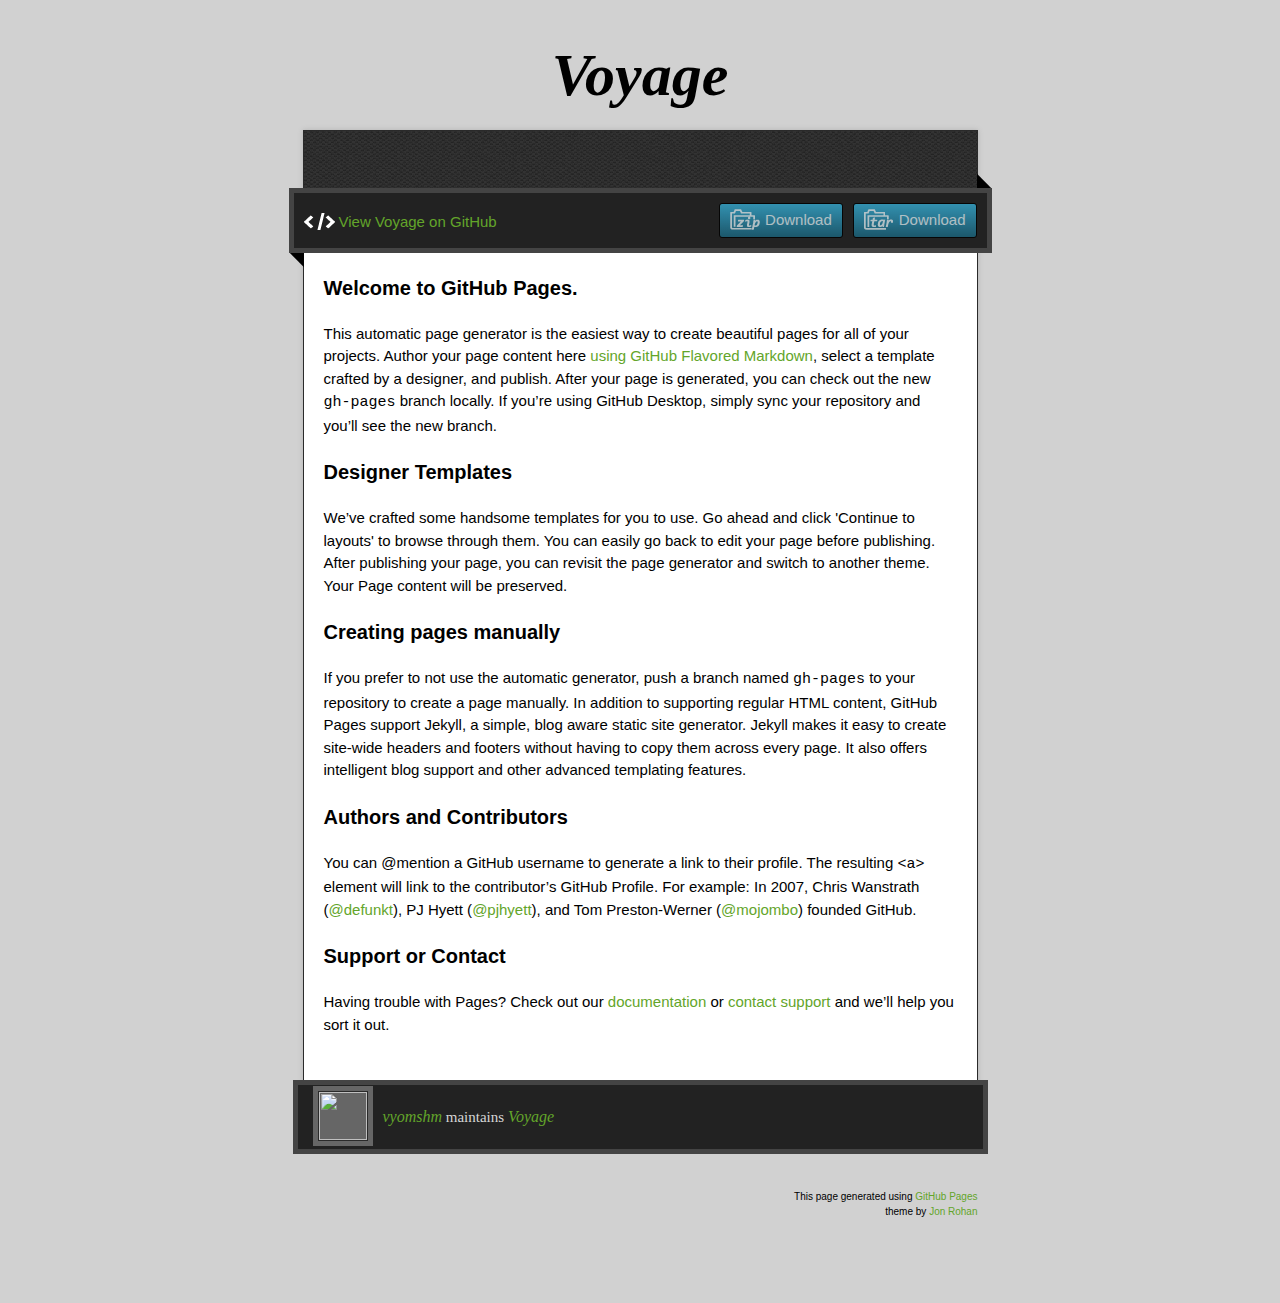
==== index.html @ 40e78d70 "Create gh-pages branch via GitHub" ====
<!doctype html>
<!-- The Time Machine GitHub pages theme was designed and developed by Jon Rohan, on Feb 7, 2012. -->
<!-- Follow him for fun. http://twitter.com/jonrohan. Tail his code on https://github.com/jonrohan -->
<html>
<head>
  <meta charset="utf-8">
  <meta http-equiv="X-UA-Compatible" content="IE=edge,chrome=1">

  <link rel="stylesheet" href="stylesheets/stylesheet.css" media="screen">
  <link rel="stylesheet" href="stylesheets/github-dark.css">
  <script type="text/javascript" src="https://ajax.googleapis.com/ajax/libs/jquery/1.7.1/jquery.min.js"></script>
  <script type="text/javascript" src="javascripts/script.js"></script>

  <title>Voyage</title>
  <meta name="description" content="">

  <meta name="viewport" content="width=device-width,initial-scale=1">

</head>

<body>

  <div class="wrapper">
    <header>
      <h1 class="title">Voyage</h1>
    </header>
    <div id="container">
      <p class="tagline"></p>
      <div id="main" role="main">
        <div class="download-bar">
        <div class="inner">
          <a href="https://github.com/vyomshm/Voyage/tarball/master" class="download-button tar"><span>Download</span></a>
          <a href="https://github.com/vyomshm/Voyage/zipball/master" class="download-button zip"><span>Download</span></a>
          <a href="https://github.com/vyomshm/Voyage" class="code">View Voyage on GitHub</a>
        </div>
        <span class="blc"></span><span class="trc"></span>
        </div>
        <article class="markdown-body">
          <h3>
<a id="welcome-to-github-pages" class="anchor" href="#welcome-to-github-pages" aria-hidden="true"><span aria-hidden="true" class="octicon octicon-link"></span></a>Welcome to GitHub Pages.</h3>

<p>This automatic page generator is the easiest way to create beautiful pages for all of your projects. Author your page content here <a href="https://guides.github.com/features/mastering-markdown/">using GitHub Flavored Markdown</a>, select a template crafted by a designer, and publish. After your page is generated, you can check out the new <code>gh-pages</code> branch locally. If you’re using GitHub Desktop, simply sync your repository and you’ll see the new branch.</p>

<h3>
<a id="designer-templates" class="anchor" href="#designer-templates" aria-hidden="true"><span aria-hidden="true" class="octicon octicon-link"></span></a>Designer Templates</h3>

<p>We’ve crafted some handsome templates for you to use. Go ahead and click 'Continue to layouts' to browse through them. You can easily go back to edit your page before publishing. After publishing your page, you can revisit the page generator and switch to another theme. Your Page content will be preserved.</p>

<h3>
<a id="creating-pages-manually" class="anchor" href="#creating-pages-manually" aria-hidden="true"><span aria-hidden="true" class="octicon octicon-link"></span></a>Creating pages manually</h3>

<p>If you prefer to not use the automatic generator, push a branch named <code>gh-pages</code> to your repository to create a page manually. In addition to supporting regular HTML content, GitHub Pages support Jekyll, a simple, blog aware static site generator. Jekyll makes it easy to create site-wide headers and footers without having to copy them across every page. It also offers intelligent blog support and other advanced templating features.</p>

<h3>
<a id="authors-and-contributors" class="anchor" href="#authors-and-contributors" aria-hidden="true"><span aria-hidden="true" class="octicon octicon-link"></span></a>Authors and Contributors</h3>

<p>You can @mention a GitHub username to generate a link to their profile. The resulting <code>&lt;a&gt;</code> element will link to the contributor’s GitHub Profile. For example: In 2007, Chris Wanstrath (<a href="https://github.com/defunkt" class="user-mention">@defunkt</a>), PJ Hyett (<a href="https://github.com/pjhyett" class="user-mention">@pjhyett</a>), and Tom Preston-Werner (<a href="https://github.com/mojombo" class="user-mention">@mojombo</a>) founded GitHub.</p>

<h3>
<a id="support-or-contact" class="anchor" href="#support-or-contact" aria-hidden="true"><span aria-hidden="true" class="octicon octicon-link"></span></a>Support or Contact</h3>

<p>Having trouble with Pages? Check out our <a href="https://help.github.com/pages">documentation</a> or <a href="https://github.com/contact">contact support</a> and we’ll help you sort it out.</p>
        </article>
      </div>
    </div>
    <footer>
      <div class="owner">
      <p><a href="https://github.com/vyomshm" class="avatar"><img src="https://avatars3.githubusercontent.com/u/20184946?v=3&amp;s=60" width="48" height="48"></a> <a href="https://github.com/vyomshm">vyomshm</a> maintains <a href="https://github.com/vyomshm/Voyage">Voyage</a></p>


      </div>
      <div class="creds">
        <small>This page generated using <a href="https://pages.github.com/">GitHub Pages</a><br>theme by <a href="https://twitter.com/jonrohan/">Jon Rohan</a></small>
      </div>
    </footer>
  </div>
  <div class="current-section">
    <a href="#top">Scroll to top</a>
    <a href="https://github.com/vyomshm/Voyage/tarball/master" class="tar">tar</a><a href="https://github.com/vyomshm/Voyage/zipball/master" class="zip">zip</a><a href="" class="code">source code</a>
    <p class="name"></p>
  </div>

  
</body>
</html>
---- stylesheets/stylesheet.css ----
/*! normalize.css v3.0.0 | MIT License | git.io/normalize */

/**
 * 1. Set default font family to sans-serif.
 * 2. Prevent iOS text size adjust after orientation change, without disabling
 *    user zoom.
 */

html {
  font-family: sans-serif; /* 1 */
  -ms-text-size-adjust: 100%; /* 2 */
  -webkit-text-size-adjust: 100%; /* 2 */
}

/**
 * Remove default margin.
 */

body {
  margin: 0;
}

/* HTML5 display definitions
   ========================================================================== */

/**
 * Correct `block` display not defined for any HTML5 element in IE 8/9.
 * Correct `block` display not defined for `details` or `summary` in IE 10/11 and Firefox.
 * Correct `block` display not defined for `main` in IE 11.
 */

article,
aside,
details,
figcaption,
figure,
footer,
header,
hgroup,
main,
nav,
section,
summary {
  display: block;
}

/**
 * 1. Correct `inline-block` display not defined in IE 8/9.
 * 2. Normalize vertical alignment of `progress` in Chrome, Firefox, and Opera.
 */

audio,
canvas,
progress,
video {
  display: inline-block; /* 1 */
  vertical-align: baseline; /* 2 */
}

/**
 * Prevent modern browsers from displaying `audio` without controls.
 * Remove excess height in iOS 5 devices.
 */

audio:not([controls]) {
  display: none;
  height: 0;
}

/**
 * Address `[hidden]` styling not present in IE 8/9/10.
 * Hide the `template` element in IE 8/9/11, Safari, and Firefox < 22.
 */

[hidden],
template {
  display: none;
}

/* Links
   ========================================================================== */

/**
 * Remove the gray background color from active links in IE 10.
 */

a {
  background: transparent;
}

/**
 * Improve readability when focused and also mouse hovered in all browsers.
 */

a:active,
a:hover {
  outline: 0;
}

/* Text-level semantics
   ========================================================================== */

/**
 * Address styling not present in IE 8/9/10/11, Safari, and Chrome.
 */

abbr[title] {
  border-bottom: 1px dotted;
}

/**
 * Address style set to `bolder` in Firefox 4+, Safari, and Chrome.
 */

b,
strong {
  font-weight: bold;
}

/**
 * Address styling not present in Safari and Chrome.
 */

dfn {
  font-style: italic;
}

/**
 * Address variable `h1` font-size and margin within `section` and `article`
 * contexts in Firefox 4+, Safari, and Chrome.
 */

h1 {
  font-size: 2em;
  margin: 0.67em 0;
}

/**
 * Address styling not present in IE 8/9.
 */

mark {
  background: #ff0;
  color: #000;
}

/**
 * Address inconsistent and variable font size in all browsers.
 */

small {
  font-size: 80%;
}

/**
 * Prevent `sub` and `sup` affecting `line-height` in all browsers.
 */

sub,
sup {
  font-size: 75%;
  line-height: 0;
  position: relative;
  vertical-align: baseline;
}

sup {
  top: -0.5em;
}

sub {
  bottom: -0.25em;
}

/* Embedded content
   ========================================================================== */

/**
 * Remove border when inside `a` element in IE 8/9/10.
 */

img {
  border: 0;
}

/**
 * Correct overflow not hidden in IE 9/10/11.
 */

svg:not(:root) {
  overflow: hidden;
}

/* Grouping content
   ========================================================================== */

/**
 * Address margin not present in IE 8/9 and Safari.
 */

figure {
  margin: 1em 40px;
}

/**
 * Address differences between Firefox and other browsers.
 */

hr {
  -moz-box-sizing: content-box;
  box-sizing: content-box;
  height: 0;
}

/**
 * Contain overflow in all browsers.
 */

pre {
  overflow: auto;
}

/**
 * Address odd `em`-unit font size rendering in all browsers.
 */

code,
kbd,
pre,
samp {
  font-family: monospace, monospace;
  font-size: 1em;
}

/* Forms
   ========================================================================== */

/**
 * Known limitation: by default, Chrome and Safari on OS X allow very limited
 * styling of `select`, unless a `border` property is set.
 */

/**
 * 1. Correct color not being inherited.
 *    Known issue: affects color of disabled elements.
 * 2. Correct font properties not being inherited.
 * 3. Address margins set differently in Firefox 4+, Safari, and Chrome.
 */

button,
input,
optgroup,
select,
textarea {
  color: inherit; /* 1 */
  font: inherit; /* 2 */
  margin: 0; /* 3 */
}

/**
 * Address `overflow` set to `hidden` in IE 8/9/10/11.
 */

button {
  overflow: visible;
}

/**
 * Address inconsistent `text-transform` inheritance for `button` and `select`.
 * All other form control elements do not inherit `text-transform` values.
 * Correct `button` style inheritance in Firefox, IE 8/9/10/11, and Opera.
 * Correct `select` style inheritance in Firefox.
 */

button,
select {
  text-transform: none;
}

/**
 * 1. Avoid the WebKit bug in Android 4.0.* where (2) destroys native `audio`
 *    and `video` controls.
 * 2. Correct inability to style clickable `input` types in iOS.
 * 3. Improve usability and consistency of cursor style between image-type
 *    `input` and others.
 */

button,
html input[type="button"], /* 1 */
input[type="reset"],
input[type="submit"] {
  -webkit-appearance: button; /* 2 */
  cursor: pointer; /* 3 */
}

/**
 * Re-set default cursor for disabled elements.
 */

button[disabled],
html input[disabled] {
  cursor: default;
}

/**
 * Remove inner padding and border in Firefox 4+.
 */

button::-moz-focus-inner,
input::-moz-focus-inner {
  border: 0;
  padding: 0;
}

/**
 * Address Firefox 4+ setting `line-height` on `input` using `!important` in
 * the UA stylesheet.
 */

input {
  line-height: normal;
}

/**
 * It's recommended that you don't attempt to style these elements.
 * Firefox's implementation doesn't respect box-sizing, padding, or width.
 *
 * 1. Address box sizing set to `content-box` in IE 8/9/10.
 * 2. Remove excess padding in IE 8/9/10.
 */

input[type="checkbox"],
input[type="radio"] {
  box-sizing: border-box; /* 1 */
  padding: 0; /* 2 */
}

/**
 * Fix the cursor style for Chrome's increment/decrement buttons. For certain
 * `font-size` values of the `input`, it causes the cursor style of the
 * decrement button to change from `default` to `text`.
 */

input[type="number"]::-webkit-inner-spin-button,
input[type="number"]::-webkit-outer-spin-button {
  height: auto;
}

/**
 * 1. Address `appearance` set to `searchfield` in Safari and Chrome.
 * 2. Address `box-sizing` set to `border-box` in Safari and Chrome
 *    (include `-moz` to future-proof).
 */

input[type="search"] {
  -webkit-appearance: textfield; /* 1 */
  -moz-box-sizing: content-box;
  -webkit-box-sizing: content-box; /* 2 */
  box-sizing: content-box;
}

/**
 * Remove inner padding and search cancel button in Safari and Chrome on OS X.
 * Safari (but not Chrome) clips the cancel button when the search input has
 * padding (and `textfield` appearance).
 */

input[type="search"]::-webkit-search-cancel-button,
input[type="search"]::-webkit-search-decoration {
  -webkit-appearance: none;
}

/**
 * Define consistent border, margin, and padding.
 */

fieldset {
  border: 1px solid #c0c0c0;
  margin: 0 2px;
  padding: 0.35em 0.625em 0.75em;
}

/**
 * 1. Correct `color` not being inherited in IE 8/9/10/11.
 * 2. Remove padding so people aren't caught out if they zero out fieldsets.
 */

legend {
  border: 0; /* 1 */
  padding: 0; /* 2 */
}

/**
 * Remove default vertical scrollbar in IE 8/9/10/11.
 */

textarea {
  overflow: auto;
}

/**
 * Don't inherit the `font-weight` (applied by a rule above).
 * NOTE: the default cannot safely be changed in Chrome and Safari on OS X.
 */

optgroup {
  font-weight: bold;
}

/* Tables
   ========================================================================== */

/**
 * Remove most spacing between table cells.
 */

table {
  border-collapse: collapse;
  border-spacing: 0;
}

td,
th {
  padding: 0;
}


/* Style */

body {
  font-size: 15px;
  font-family: Arial, Arial, Helvetica, sans-serif;
  line-height: 1.5;
  background: #D1D1D1;
}

a {
  color: #63a52a;
  text-decoration: none;
  transition: opacity ease-in-out 0.3s;
  -webkit-transition: opacity ease-in-out 0.3s;  /* Safari <=6.1, Android <= 4.3 */
}

a:hover {
  text-decoration: underline;
  color: #90D355;
}

h1.title {
  margin: 30px 20px 10px;
  font-size: 60px;
  font-weight: bold;
  font-style: italic;
  font-family:Georgia, serif;
  text-align: center;
}

.wrapper {
  width: 675px;
  margin: 0 auto;
}

#container {
  border: 1px solid #2a2a2a;
  background: #ddd url(../images/pattern.png);
  box-shadow: 0 0 5px #b1b1b1;
}

p.tagline {
  padding: 20px 20px 0;
  color: #fff;
  font-size: 17px;
}

#main {
  margin-top: 20px;
  padding: 0 20px 90px;
  background-color: #fff;
}

.download-bar {
  background: #222;
  border: 5px solid #444;
  padding: 10px;
  margin: 0 -35px 20px;
  position: relative;
}

.download-bar .inner {
  overflow: hidden;
}

.download-bar .watch-fork iframe {
  display: block;
  float: left;
  border-right: 1px solid #ddd;
  padding-right: 5px;
}
.download-bar .watch-fork iframe.last {
  border-right: 0 none;
  padding-right: 0;
  padding-left: 5px;
  border-left: 1px solid #fff;
}
.download-bar .watch-fork {
  overflow: hidden;
  float: right;
  background-color: #eee;
  padding: 5px;
  border-radius: 3px;
}

.download-bar .blc {
  border: 10px solid black;
  border-color: transparent transparent black;
  width: 0;
  height: 0;
  display: block;
  position: absolute;
  bottom: -15px;
  left: 0;
  transform: rotate(45deg);
  -ms-transform: rotate(45deg);  /* IE9 */
  -webkit-transform: rotate(45deg); /* 2014 current */
}

.download-bar .trc {
  border: 10px solid black;
  border-color:  black transparent transparent;
  width: 0;
  height: 0;
  display: block;
  position: absolute;
  top: -15px;
  right: 0;
  transform: rotate(45deg);
  -ms-transform: rotate(45deg);  /* IE9 */
  -webkit-transform: rotate(45deg); /* 2014 current */
}

.download-bar .avatar {
  border: 1px solid black;
  display: block;
  padding: 4px;
  float: left;
}

.download-bar .avatar img {
  display: block;
}

.download-bar a.code {
  background: transparent url(../images/code.png) no-repeat 0 2px;
  padding-left: 35px;
  margin-top: 8px;
  display: block;
  float: left;
  text-indent: 0;
  width: auto;
  height: auto;
  opacity: 1;
  filter:alpha(opacity=100);  /* IE 5-7 */
}

.current-section {
  position: fixed;
  top: 0;
  left: 50%;
  width: 693px;
  margin-left: -352px;
  background: #222;
  border: 5px solid #444;
  color: #fff;
  opacity: 0;
  visibility: hidden;
  transition: opacity ease-in-out 0.3s;
  -webkit-transition: opacity ease-in-out 0.3s;  /* Safari <=6.1, Android <= 4.3 */
}

.current-section p {
  padding: 5px 27px;
  font-size: 24px;
  font-weight: bold;
}

.current-section a {
  float: right;
  text-indent: -10000px;
  background: transparent url(../images/top.png) no-repeat 0 0;
  width: 20px;
  height: 20px;
  opacity: 0.8;
  margin-right: 12px;
  margin-top: 12px;
  opacity: 0.8;
  filter:alpha(opacity=80);  /* IE 5-7 */
  transition: opacity ease-in-out 0.3s;
  -webkit-transition: opacity ease-in-out 0.3s;  /* Safari <=6.1, Android <= 4.3 */
}

.current-section a:hover {
  opacity: 1;
  filter:alpha(opacity=100);  /* IE 5-7 */
}

.current-section a.zip {
  margin-right: 8px;
}

a.zip,
a.zip span {
  background: transparent url(../images/zip.png) no-repeat 0 0;
  width: 30px;
  height: 21px;
  display: inline-block;
  text-indent: -10000px;
  opacity: 0.8;
  filter:alpha(opacity=80);  /* IE 5-7 */
  transition: opacity ease-in-out 0.3s;
  -webkit-transition: opacity ease-in-out 0.3s;  /* Safari <=6.1, Android <= 4.3 */
}

a.tar,
a.tar span {
  background: transparent url(../images/tar.png) no-repeat 0 0;
  width: 30px;
  height: 21px;
  display: inline-block;
  text-indent: -10000px;
  opacity: 0.8;
  filter:alpha(opacity=80);  /* IE 5-7 */
  transition: opacity ease-in-out 0.3s;
  -webkit-transition: opacity ease-in-out 0.3s;  /* Safari <=6.1, Android <= 4.3 */
}

a.code {
  background: transparent url(../images/code.png) no-repeat 0 2px;
  width: 30px;
  height: 21px;
  display: block;
  display: inline-block;
  text-indent: -10000px;
  opacity: 0.8;
  filter:alpha(opacity=80);  /* IE 5-7 */
  transition: opacity ease-in-out 0.3s;
  -webkit-transition: opacity ease-in-out 0.3s;  /* Safari <=6.1, Android <= 4.3 */
}

a.zip:hover,
a.tar:hover,
a.code:hover {
  opacity: 1;
  filter:alpha(opacity=100);
}

a.download-button {
  border: 1px solid black;
  border-radius: 3px;
  display: inline-block;
  text-indent: 0!important;
  width: auto;
  float: right;
  background: #999; /* for non-css3 browsers */
  filter: progid:DXImageTransform.Microsoft.gradient(startColorstr='#37ADD4', endColorstr='#1B657E'); /* IE <= 9 */
  background: -webkit-gradient(linear, left top, left bottom, from(#37ADD4), to(#1B657E)); /* ancient webkit browsers */
  background: -webkit-linear-gradient(top,  #37ADD4,  #1B657E);  /* Safari <=6.1, Android <= 4.3 */
  background: linear-gradient(to bottom,  #37ADD4,  #1B657E);
  height: auto;
  margin-left: 10px;
}

a.download-button span {
  background-position: 10px 5px;
  width: auto;
  height: auto;
  padding: 5px 10px;
  padding-left: 45px;
  display: inline-block;
  text-indent: 0!important;
  color: #fff;
}

footer {
  margin-bottom: 60px;
  padding-bottom: 60px;
}

footer .owner {
  background: #222;
  border: 5px solid #444;
  padding: 5px 15px;
  margin: -67px -10px 35px;
  color: #d6d6d6;
}

footer .creds small {
  float: right;
  font-size: 10px;
  text-align: right;
  margin-left: 15px;
}

footer .owner .avatar {
  background-color: #666;
  display: block;
  margin: -19px 10px 0 0;
  width: 60px;
  float: left;
}

footer .owner img {
  display: block;
  border: 1px solid #2a2a2a;
  margin: 5px;
}

footer .owner p {
  font-family:Georgia, serif;
}

footer .owner p a {
  font-size: 16px;
  font-style: italic;
}

/* Markdown */
.markdown-body h1,
.markdown-body h2,
.markdown-body h3,
.markdown-body h4,
.markdown-body h5,
.markdown-body h6,
.markdown-body p,
.markdown-body pre,
.markdown-body ul,
.markdown-body ol,
.markdown-body dl,
.markdown-body table,
.markdown-body blockquote {
  margin-bottom: 20px;
}

.markdown-body h1,
.markdown-body h2,
.markdown-body h3,
.markdown-body h4,
.markdown-body h5,
.markdown-body h6 {
  font-weight: bold;
}

.markdown-body h1 {
  font-size: 28px;
}

.markdown-body h2 {
  font-size: 24px;
  color: #557398;
}

.markdown-body h3 {
  font-size: 20px;
}

.markdown-body h4 {
  font-size: 18px;
}

.markdown-body h5 {
  font-size: 16px;
}

.markdown-body pre {
  padding: 10px 70px 10px 0;
  margin-left: -20px;
  margin-right: -20px;
  font-family: 'Monaco', 'Lucida Console', monospace;
  font-size: 13px;
  line-height: 20px;
  box-shadow: inset 0 0 5px #000;
  word-wrap: break-word;
  background-color:#3b3b3b;
  color: #d6d6d6;
}

.markdown-body pre.lines {
  font-size: 12px;
  margin:0 10px 0 -20px;
  padding: 10px;
  float:  left;
  display: block;
  text-align: right;
  box-shadow: none;
  background-color:#2a2a2a;
  color: #d6d6d6;
}

.markdown-body ul,
.markdown-body ol {
  padding-left: 30px;
}

.markdown-body ul {
  list-style-type: disc;
}

.markdown-body ol {
  list-style-type: decimal;
}

.markdown-body li,
.markdown-body li p,
.markdown-body dd,
.markdown-body dd p {
  margin-bottom: 10px;
}

.markdown-body li pre,
.markdown-body li pre.lines,
.markdown-body dd pre,
.markdown-body dd pre.lines {
  margin-left: -35px;
}

.markdown-body dt {
  font-weight: bold;
  font-style: italic;
}

.markdown-body dd {
  margin-left: 15px;
}

.markdown-body table {
  width: 673px;
  margin-left: -20px;
  margin-right: -20px;
}

.markdown-body tbody {
  border-top: 2px solid #557398;
  border-bottom: 2px solid #557398;
  background-color: #EBEFF4;
}

.markdown-body table td * {
  margin: 0;
}

.markdown-body td {
  border-right: 1px solid #557398;
  border-bottom: 1px solid #557398;
  padding: 5px;
}

.markdown-body td:first-child,
.markdown-body th:first-child {
  width: 30%;
  padding-left: 20px;
}

.markdown-body td:last-child {
  border-right: 0 none;
}

.markdown-body th {
  font-size: 18px;
  font-weight: bold;
  text-align: left;
  padding: 5px;
}

.markdown-body tt {
  background-color:#3b3b3b;
  color: #d6d6d6;
  padding: 2px 3px;
}

.markdown-body blockquote {
  font-style: italic;
  font-family:Georgia, serif;
  font-size: 17px;
  border-top: 3px solid #333;
  border-bottom: 3px solid #333;
  padding: 10px 20px;
  padding-left: 50px;
}

.markdown-body blockquote:before {
  font-style: italic;
  font-family: Georgia, serif;
  font-size: 90px;
  height: 90px;
  margin-left: -60px;
  margin-top: -25px;
  content: "‟";
  display: block;
  float: left;
}

.markdown-body img {
  max-width: 100%;
  box-sizing: border-box;
}

.highlight  { background: #ffffff; }
.highlight .c { color: #999988; font-style: italic } /* Comment */
.highlight .err { color: #a61717; background-color: #e3d2d2 } /* Error */
.highlight .k { font-weight: bold } /* Keyword */
.highlight .o { font-weight: bold } /* Operator */
.highlight .cm { color: #999988; font-style: italic } /* Comment.Multiline */
.highlight .cp { color: #999999; font-weight: bold } /* Comment.Preproc */
.highlight .c1 { color: #999988; font-style: italic } /* Comment.Single */
.highlight .cs { color: #999999; font-weight: bold; font-style: italic } /* Comment.Special */
.highlight .gd { color: #000000; background-color: #ffdddd } /* Generic.Deleted */
.highlight .gd .x { color: #000000; background-color: #ffaaaa } /* Generic.Deleted.Specific */
.highlight .ge { font-style: italic } /* Generic.Emph */
.highlight .gr { color: #aa0000 } /* Generic.Error */
.highlight .gh { color: #999999 } /* Generic.Heading */
.highlight .gi { color: #000000; background-color: #ddffdd } /* Generic.Inserted */
.highlight .gi .x { color: #000000; background-color: #aaffaa } /* Generic.Inserted.Specific */
.highlight .go { color: #888888 } /* Generic.Output */
.highlight .gp { color: #555555 } /* Generic.Prompt */
.highlight .gs { font-weight: bold } /* Generic.Strong */
.highlight .gu { color: #800080; font-weight: bold; } /* Generic.Subheading */
.highlight .gt { color: #aa0000 } /* Generic.Traceback */
.highlight .kc { font-weight: bold } /* Keyword.Constant */
.highlight .kd { font-weight: bold } /* Keyword.Declaration */
.highlight .kn { font-weight: bold } /* Keyword.Namespace */
.highlight .kp { font-weight: bold } /* Keyword.Pseudo */
.highlight .kr { font-weight: bold } /* Keyword.Reserved */
.highlight .kt { color: #445588; font-weight: bold } /* Keyword.Type */
.highlight .m { color: #009999 } /* Literal.Number */
.highlight .s { color: #d14 } /* Literal.String */
.highlight .na { color: #008080 } /* Name.Attribute */
.highlight .nb { color: #0086B3 } /* Name.Builtin */
.highlight .nc { color: #445588; font-weight: bold } /* Name.Class */
.highlight .no { color: #008080 } /* Name.Constant */
.highlight .ni { color: #800080 } /* Name.Entity */
.highlight .ne { color: #990000; font-weight: bold } /* Name.Exception */
.highlight .nf { color: #990000; font-weight: bold } /* Name.Function */
.highlight .nn { color: #555555 } /* Name.Namespace */
.highlight .nt { color: #000080 } /* Name.Tag */
.highlight .nv { color: #008080 } /* Name.Variable */
.highlight .ow { font-weight: bold } /* Operator.Word */
.highlight .w { color: #bbbbbb } /* Text.Whitespace */
.highlight .mf { color: #009999 } /* Literal.Number.Float */
.highlight .mh { color: #009999 } /* Literal.Number.Hex */
.highlight .mi { color: #009999 } /* Literal.Number.Integer */
.highlight .mo { color: #009999 } /* Literal.Number.Oct */
.highlight .sb { color: #d14 } /* Literal.String.Backtick */
.highlight .sc { color: #d14 } /* Literal.String.Char */
.highlight .sd { color: #d14 } /* Literal.String.Doc */
.highlight .s2 { color: #d14 } /* Literal.String.Double */
.highlight .se { color: #d14 } /* Literal.String.Escape */
.highlight .sh { color: #d14 } /* Literal.String.Heredoc */
.highlight .si { color: #d14 } /* Literal.String.Interpol */
.highlight .sx { color: #d14 } /* Literal.String.Other */
.highlight .sr { color: #009926 } /* Literal.String.Regex */
.highlight .s1 { color: #d14 } /* Literal.String.Single */
.highlight .ss { color: #990073 } /* Literal.String.Symbol */
.highlight .bp { color: #999999 } /* Name.Builtin.Pseudo */
.highlight .vc { color: #008080 } /* Name.Variable.Class */
.highlight .vg { color: #008080 } /* Name.Variable.Global */
.highlight .vi { color: #008080 } /* Name.Variable.Instance */
.highlight .il { color: #009999 } /* Literal.Number.Integer.Long */
---- stylesheets/github-dark.css ----
/*
The MIT License (MIT)

Copyright (c) 2016 GitHub, Inc.

Permission is hereby granted, free of charge, to any person obtaining a copy
of this software and associated documentation files (the "Software"), to deal
in the Software without restriction, including without limitation the rights
to use, copy, modify, merge, publish, distribute, sublicense, and/or sell
copies of the Software, and to permit persons to whom the Software is
furnished to do so, subject to the following conditions:

The above copyright notice and this permission notice shall be included in all
copies or substantial portions of the Software.

THE SOFTWARE IS PROVIDED "AS IS", WITHOUT WARRANTY OF ANY KIND, EXPRESS OR
IMPLIED, INCLUDING BUT NOT LIMITED TO THE WARRANTIES OF MERCHANTABILITY,
FITNESS FOR A PARTICULAR PURPOSE AND NONINFRINGEMENT. IN NO EVENT SHALL THE
AUTHORS OR COPYRIGHT HOLDERS BE LIABLE FOR ANY CLAIM, DAMAGES OR OTHER
LIABILITY, WHETHER IN AN ACTION OF CONTRACT, TORT OR OTHERWISE, ARISING FROM,
OUT OF OR IN CONNECTION WITH THE SOFTWARE OR THE USE OR OTHER DEALINGS IN THE
SOFTWARE.

*/

.pl-c /* comment */ {
  color: #969896;
}

.pl-c1 /* constant, variable.other.constant, support, meta.property-name, support.constant, support.variable, meta.module-reference, markup.raw, meta.diff.header */,
.pl-s .pl-v /* string variable */ {
  color: #0099cd;
}

.pl-e /* entity */,
.pl-en /* entity.name */ {
  color: #9774cb;
}

.pl-smi /* variable.parameter.function, storage.modifier.package, storage.modifier.import, storage.type.java, variable.other */,
.pl-s .pl-s1 /* string source */ {
  color: #ddd;
}

.pl-ent /* entity.name.tag */ {
  color: #7bcc72;
}

.pl-k /* keyword, storage, storage.type */ {
  color: #cc2372;
}

.pl-s /* string */,
.pl-pds /* punctuation.definition.string, string.regexp.character-class */,
.pl-s .pl-pse .pl-s1 /* string punctuation.section.embedded source */,
.pl-sr /* string.regexp */,
.pl-sr .pl-cce /* string.regexp constant.character.escape */,
.pl-sr .pl-sre /* string.regexp source.ruby.embedded */,
.pl-sr .pl-sra /* string.regexp string.regexp.arbitrary-repitition */ {
  color: #3c66e2;
}

.pl-v /* variable */ {
  color: #fb8764;
}

.pl-id /* invalid.deprecated */ {
  color: #e63525;
}

.pl-ii /* invalid.illegal */ {
  color: #f8f8f8;
  background-color: #e63525;
}

.pl-sr .pl-cce /* string.regexp constant.character.escape */ {
  font-weight: bold;
  color: #7bcc72;
}

.pl-ml /* markup.list */ {
  color: #c26b2b;
}

.pl-mh /* markup.heading */,
.pl-mh .pl-en /* markup.heading entity.name */,
.pl-ms /* meta.separator */ {
  font-weight: bold;
  color: #264ec5;
}

.pl-mq /* markup.quote */ {
  color: #00acac;
}

.pl-mi /* markup.italic */ {
  font-style: italic;
  color: #ddd;
}

.pl-mb /* markup.bold */ {
  font-weight: bold;
  color: #ddd;
}

.pl-md /* markup.deleted, meta.diff.header.from-file */ {
  color: #bd2c00;
  background-color: #ffecec;
}

.pl-mi1 /* markup.inserted, meta.diff.header.to-file */ {
  color: #55a532;
  background-color: #eaffea;
}

.pl-mdr /* meta.diff.range */ {
  font-weight: bold;
  color: #9774cb;
}

.pl-mo /* meta.output */ {
  color: #264ec5;
}
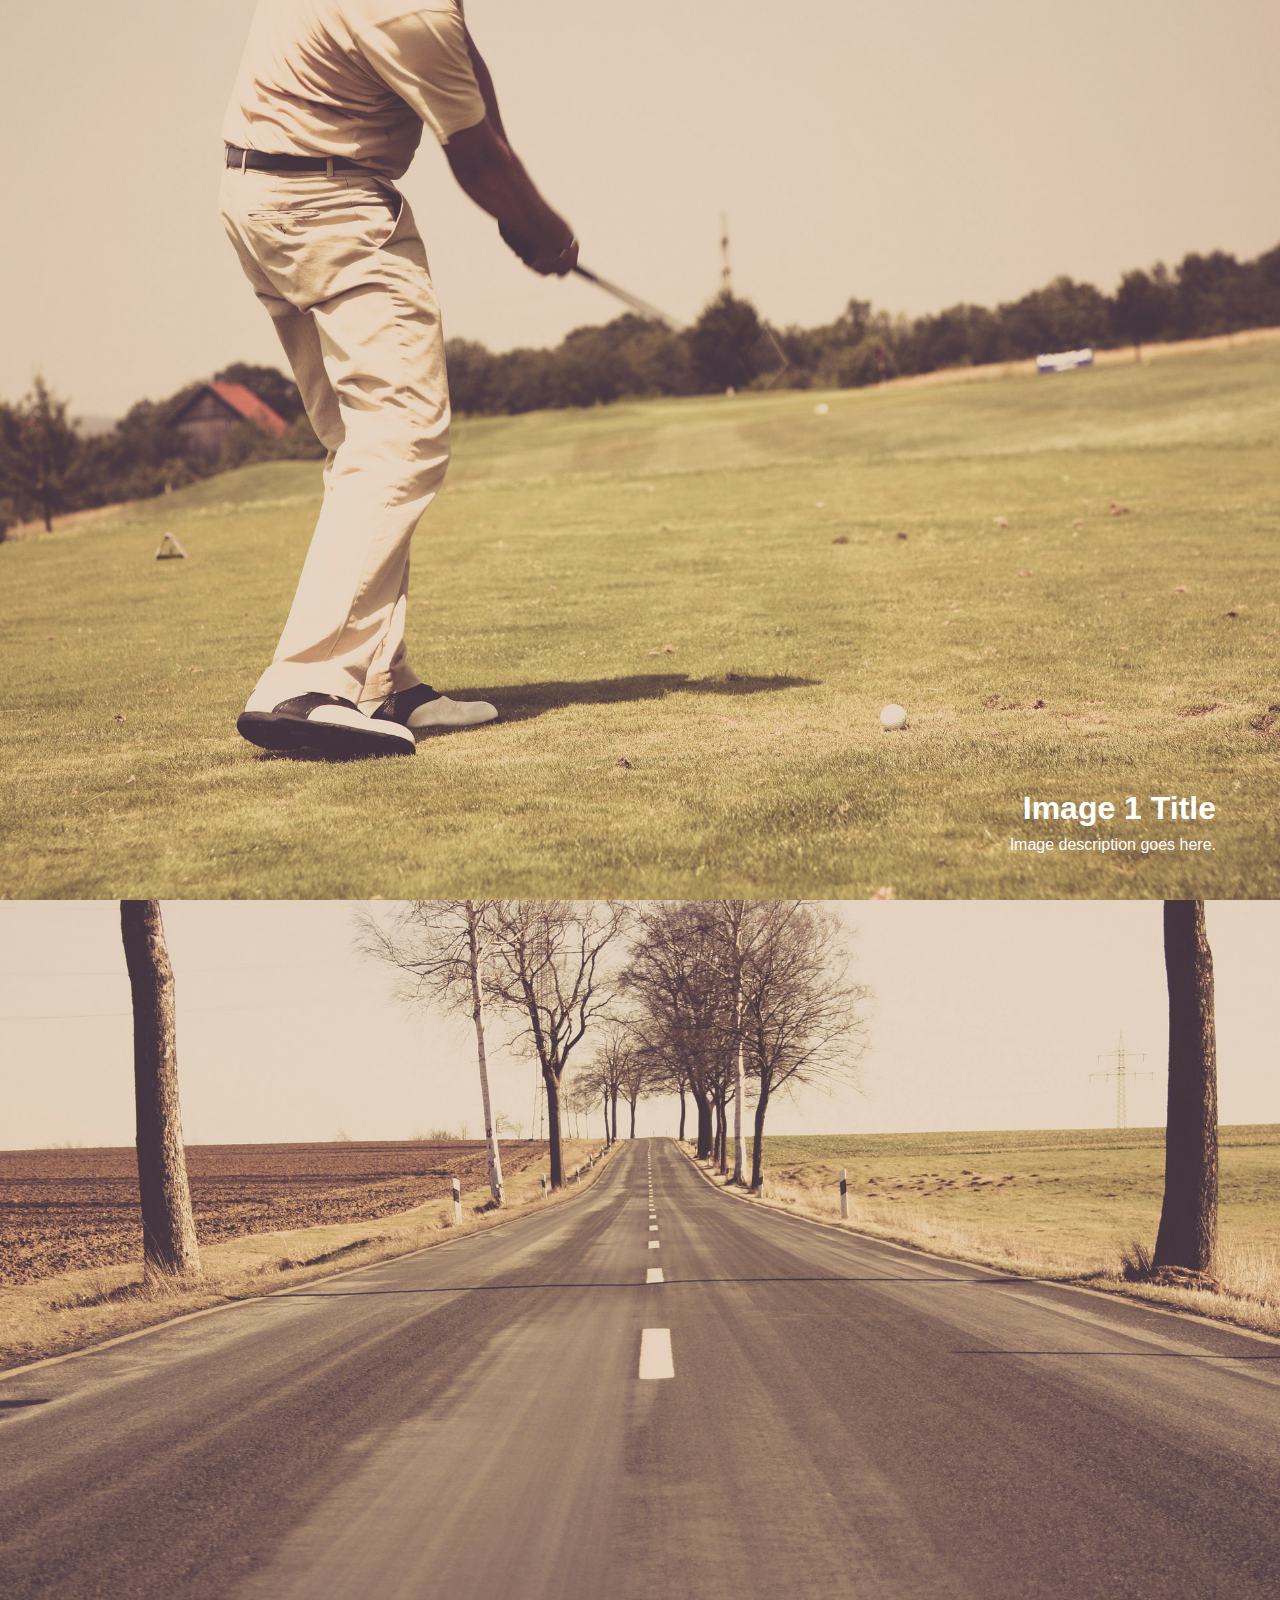
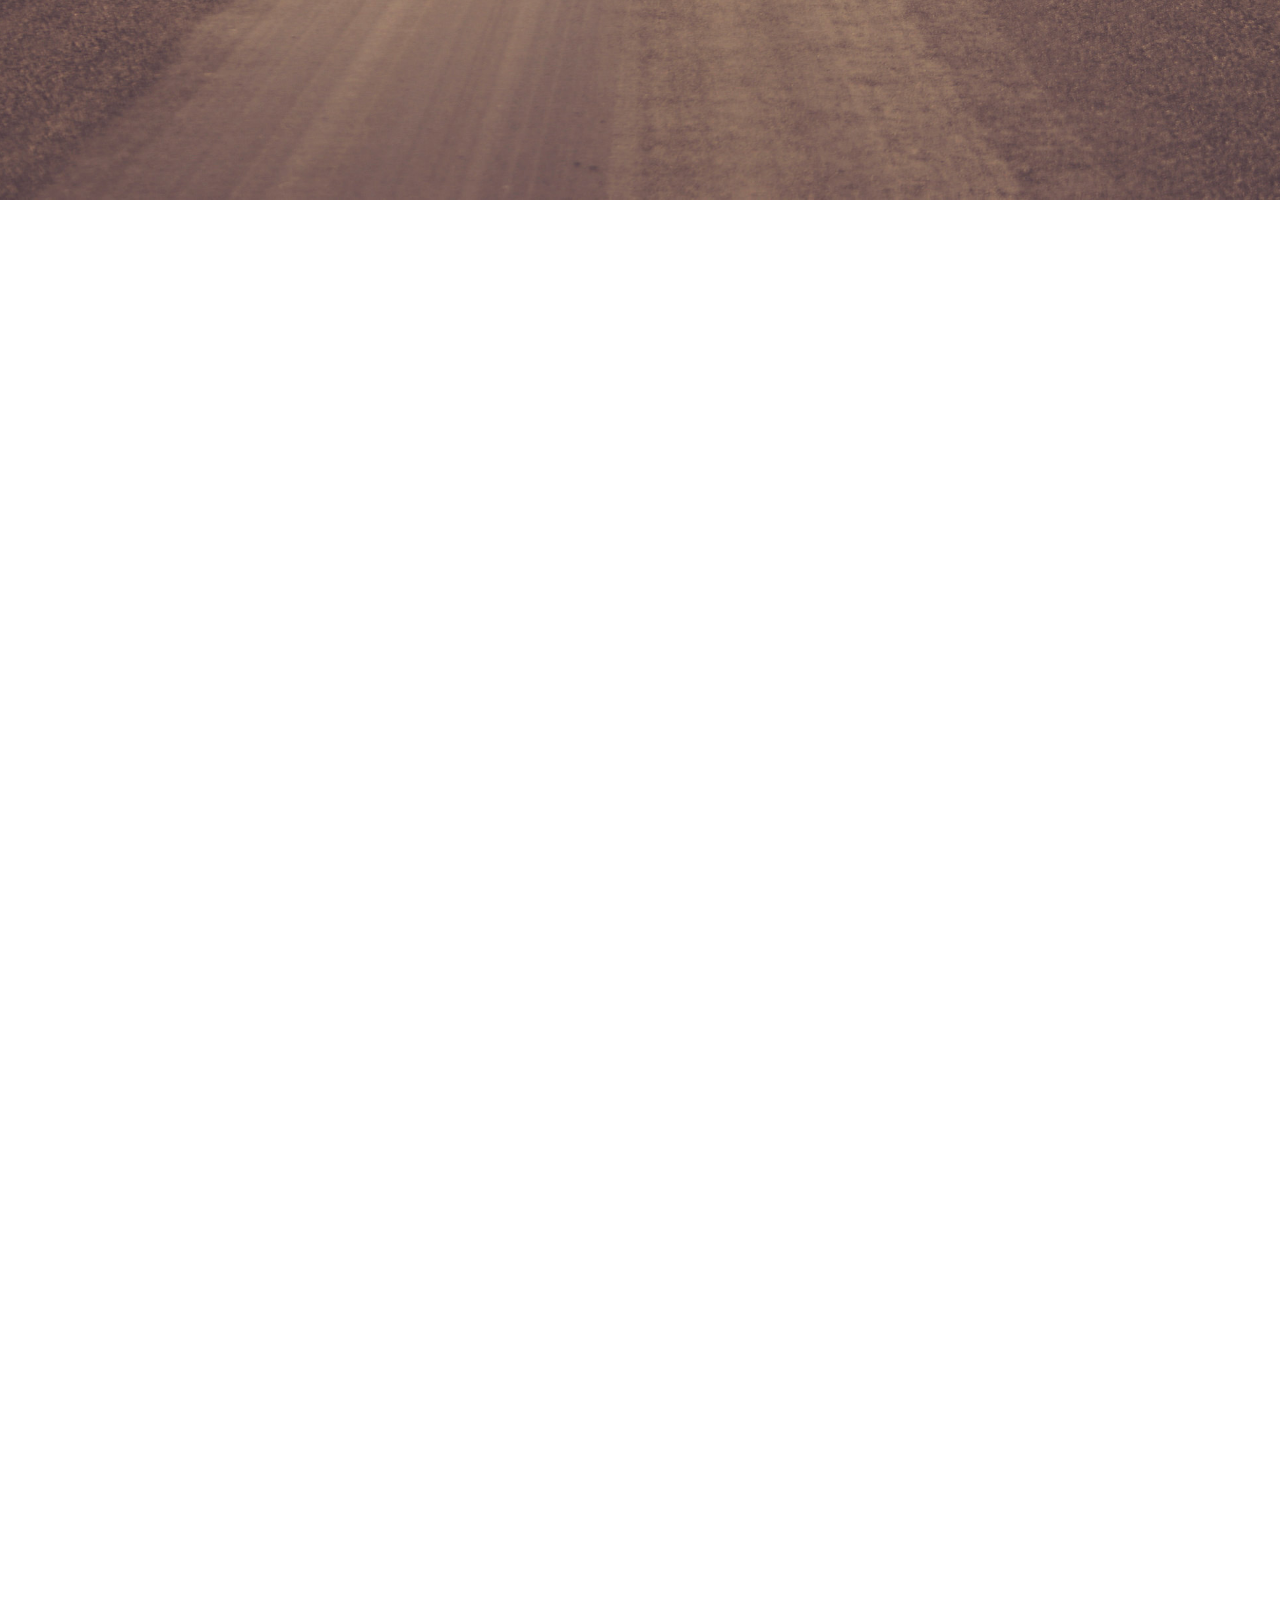
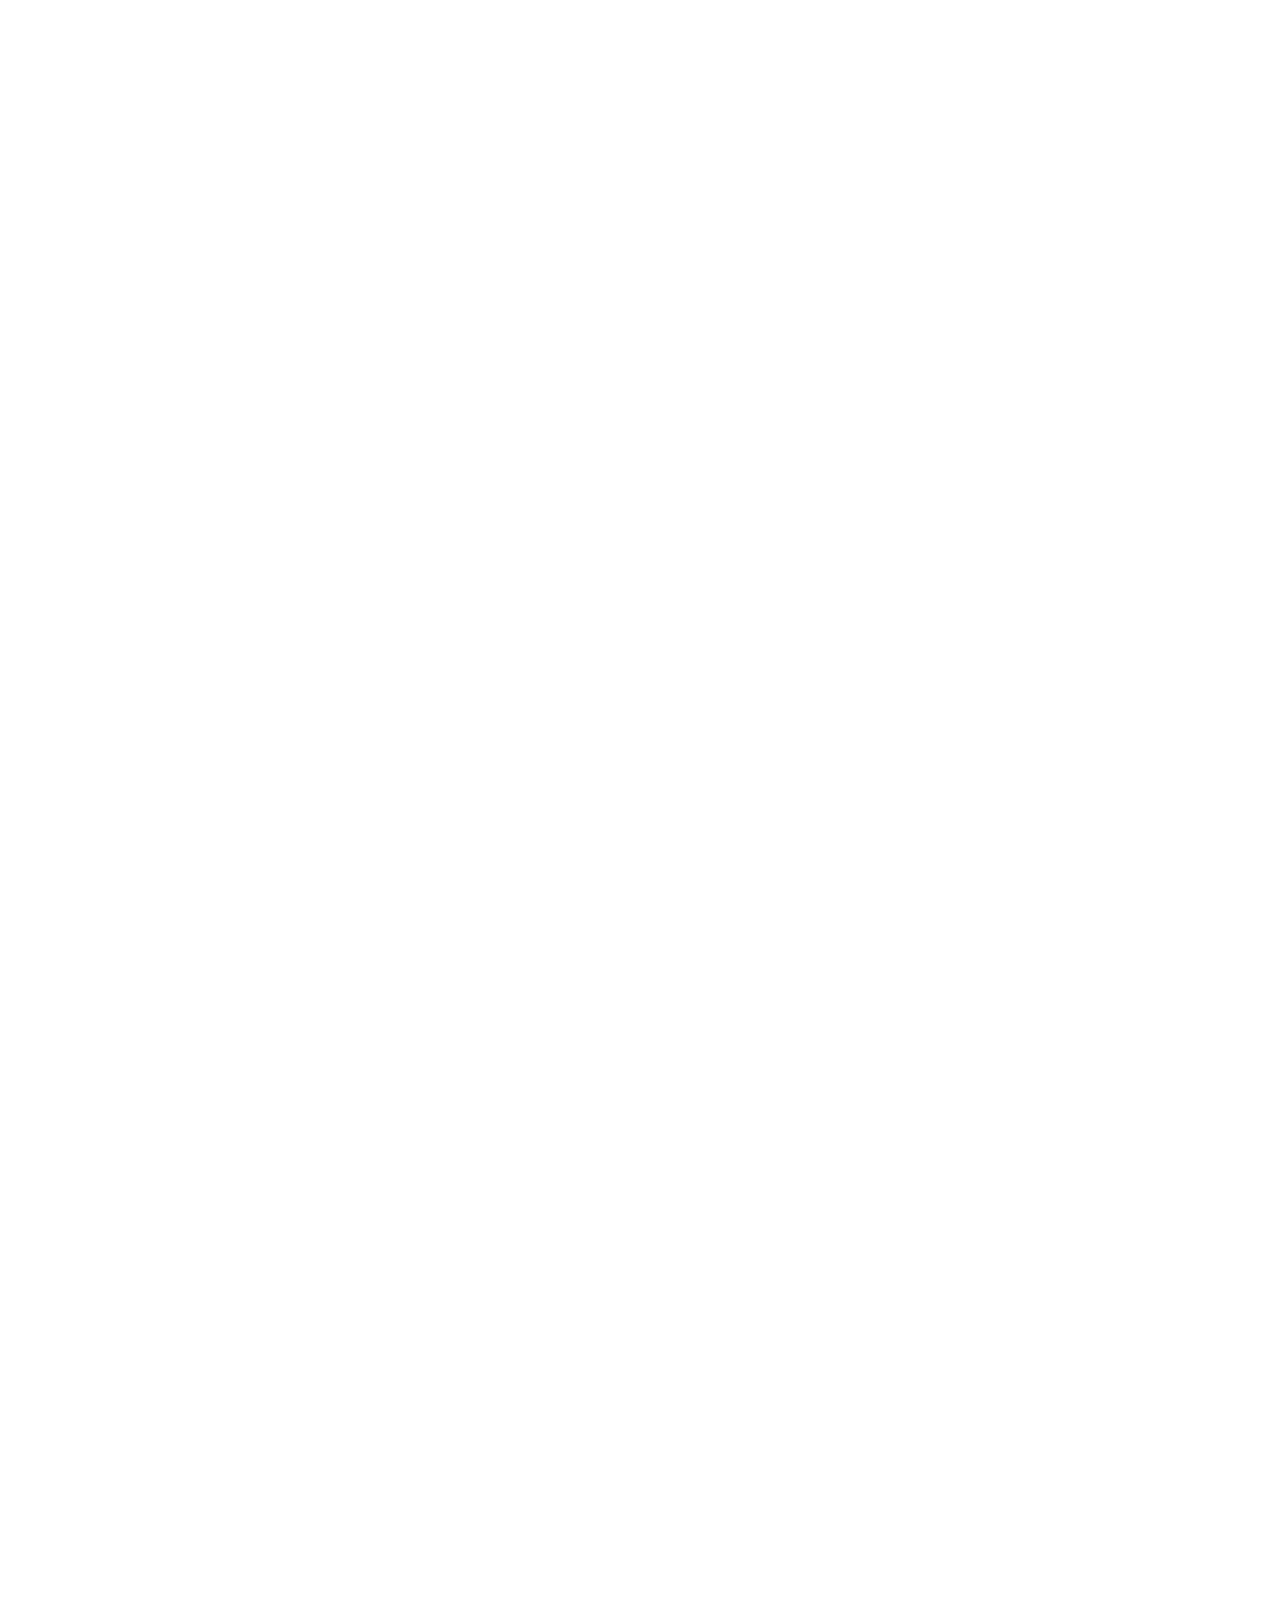
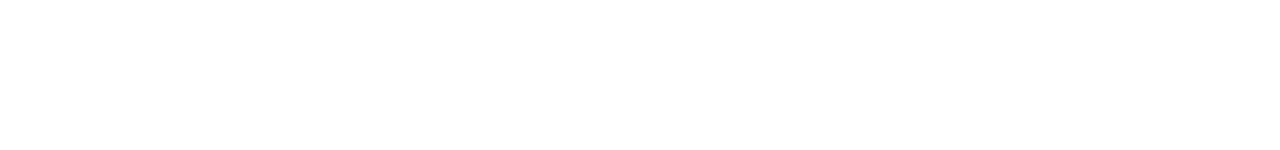
==== commit 66746917: "home-page" ====
--- a/index.html
+++ b/index.html
@@ -1,85 +1,107 @@
-<!doctype html>
-<!-- The Time Machine GitHub pages theme was designed and developed by Jon Rohan, on Feb 7, 2012. -->
-<!-- Follow him for fun. http://twitter.com/jonrohan. Tail his code on https://github.com/jonrohan -->
-<html>
-<head>
-  <meta charset="utf-8">
-  <meta http-equiv="X-UA-Compatible" content="IE=edge,chrome=1">
+<!DOCTYPE html>
+<!--[if lt IE 7]>      <html class="no-js lt-ie9 lt-ie8 lt-ie7"> <![endif]-->
+<!--[if IE 7]>         <html class="no-js lt-ie9 lt-ie8"> <![endif]-->
+<!--[if IE 8]>         <html class="no-js lt-ie9"> <![endif]-->
+<!--[if gt IE 8]><!--> <html class="no-js"> <!--<![endif]-->
+    <head>
+        <meta charset="utf-8">
+        <meta http-equiv="X-UA-Compatible" content="IE=edge,chrome=1">
+        <title>Voyage of the Moon</title>
+        <meta name="description" content="Learn how to create a fullscreen slideshow for your scrolling website.">
+        
+        <link rel="author" href="Vyom Sharma"/>
 
-  <link rel="stylesheet" href="stylesheets/stylesheet.css" media="screen">
-  <link rel="stylesheet" href="stylesheets/github-dark.css">
-  <script type="text/javascript" src="https://ajax.googleapis.com/ajax/libs/jquery/1.7.1/jquery.min.js"></script>
-  <script type="text/javascript" src="javascripts/script.js"></script>
+        <!--iOS -->
+        <meta name="viewport" content="width=device-width, initial-scale=1.0">
+        
+        <!-- Place favicon.ico and apple-touch-icon.png in the root directory -->
 
-  <title>Voyage</title>
-  <meta name="description" content="">
+        <link rel="stylesheet" href="css/normalize.css">
+        <link rel="stylesheet" href="css/main.css">
+        <script src="js/vendor/modernizr-2.6.2.min.js"></script>
 
-  <meta name="viewport" content="width=device-width,initial-scale=1">
+    </head>
+    <body>
 
-</head>
+        <!--[if lt IE 7]>
+            <p class="chromeframe">You are using an <strong>outdated</strong> browser. Please <a href="http://browsehappy.com/">upgrade your browser</a> or <a href="http://www.google.com/chromeframe/?redirect=true">activate Google Chrome Frame</a> to improve your experience.</p>
+        <![endif]-->
 
-<body>
+					
+		<div id="page-content">
+            
+            <div id="slides-container">
+                <div id="slides"
+                    data-0="transform:translate(0%,0%);"
+                    data-150p="transform:translate(0%,-50%);"
+                    data-200p=""
+                    data-300p="transform:translate(-50%,-50%);"
+                    data-350p=""
+                    data-450p="transform:translate(-50%,0%);"
+                >
+                    <div id="slide-1" class="slide">
+                        <div class="caption"
+                            data-40p="opacity: 1; transform:translate(0px,0px);"
+                            data-70p="opacity: 0; transform:translate(0px,-100%);"
+                            data-anchor-target="#helper"
+                        >
+                            <h1>Image 1 Title</h1>
+                            <p>Image description goes here.</p>
+                        </div>
+                    </div>
+                    <div id="slide-2" class="slide">
+                        <div class="caption"
+                            data-130p="opacity: 0; transform:translate(0px,-200%);"
+                            data-180p="opacity: 1; transform:translate(0px,0px);"
+                            data-250p=""
+                            data-280p="opacity: 0; transform:translate(-100px,0px);"
+                            data-anchor-target="#helper"
+                        >
+                            <h1>Image 2 Title</h1>
+                            <p>Image description goes here.</p>
+                        </div>
+                    </div>
+                    <div id="slide-3" class="slide">
+                        <div class="caption"
+                            data-250p="opacity: 0; transform:translate(300px,0px);"
+                            data-300p="opacity: 1; transform:translate(0px,0px);"
+                            data-anchor-target="#helper"
+                        >
+                            <h1>Image 3 Title</h1>
+                            <p>Image description goes here.</p>
+                        </div>
+                    </div>
+                    <div id="slide-4" class="slide">
+                        <div class="caption"
+                            data-430p="opacity: 0;"
+                            data-450p="opacity: 1;"
+                            data-anchor-target="#helper"
+                        >
+                            <h1>Image 4 Title</h1>
+                            <p>Image description goes here.</p>
+                        </div>
+                    </div>
+                </div>
+            </div>
 
-  <div class="wrapper">
-    <header>
-      <h1 class="title">Voyage</h1>
-    </header>
-    <div id="container">
-      <p class="tagline"></p>
-      <div id="main" role="main">
-        <div class="download-bar">
-        <div class="inner">
-          <a href="https://github.com/vyomshm/Voyage/tarball/master" class="download-button tar"><span>Download</span></a>
-          <a href="https://github.com/vyomshm/Voyage/zipball/master" class="download-button zip"><span>Download</span></a>
-          <a href="https://github.com/vyomshm/Voyage" class="code">View Voyage on GitHub</a>
-        </div>
-        <span class="blc"></span><span class="trc"></span>
-        </div>
-        <article class="markdown-body">
-          <h3>
-<a id="welcome-to-github-pages" class="anchor" href="#welcome-to-github-pages" aria-hidden="true"><span aria-hidden="true" class="octicon octicon-link"></span></a>Welcome to GitHub Pages.</h3>
-
-<p>This automatic page generator is the easiest way to create beautiful pages for all of your projects. Author your page content here <a href="https://guides.github.com/features/mastering-markdown/">using GitHub Flavored Markdown</a>, select a template crafted by a designer, and publish. After your page is generated, you can check out the new <code>gh-pages</code> branch locally. If you’re using GitHub Desktop, simply sync your repository and you’ll see the new branch.</p>
-
-<h3>
-<a id="designer-templates" class="anchor" href="#designer-templates" aria-hidden="true"><span aria-hidden="true" class="octicon octicon-link"></span></a>Designer Templates</h3>
-
-<p>We’ve crafted some handsome templates for you to use. Go ahead and click 'Continue to layouts' to browse through them. You can easily go back to edit your page before publishing. After publishing your page, you can revisit the page generator and switch to another theme. Your Page content will be preserved.</p>
-
-<h3>
-<a id="creating-pages-manually" class="anchor" href="#creating-pages-manually" aria-hidden="true"><span aria-hidden="true" class="octicon octicon-link"></span></a>Creating pages manually</h3>
-
-<p>If you prefer to not use the automatic generator, push a branch named <code>gh-pages</code> to your repository to create a page manually. In addition to supporting regular HTML content, GitHub Pages support Jekyll, a simple, blog aware static site generator. Jekyll makes it easy to create site-wide headers and footers without having to copy them across every page. It also offers intelligent blog support and other advanced templating features.</p>
-
-<h3>
-<a id="authors-and-contributors" class="anchor" href="#authors-and-contributors" aria-hidden="true"><span aria-hidden="true" class="octicon octicon-link"></span></a>Authors and Contributors</h3>
-
-<p>You can @mention a GitHub username to generate a link to their profile. The resulting <code>&lt;a&gt;</code> element will link to the contributor’s GitHub Profile. For example: In 2007, Chris Wanstrath (<a href="https://github.com/defunkt" class="user-mention">@defunkt</a>), PJ Hyett (<a href="https://github.com/pjhyett" class="user-mention">@pjhyett</a>), and Tom Preston-Werner (<a href="https://github.com/mojombo" class="user-mention">@mojombo</a>) founded GitHub.</p>
-
-<h3>
-<a id="support-or-contact" class="anchor" href="#support-or-contact" aria-hidden="true"><span aria-hidden="true" class="octicon octicon-link"></span></a>Support or Contact</h3>
-
-<p>Having trouble with Pages? Check out our <a href="https://help.github.com/pages">documentation</a> or <a href="https://github.com/contact">contact support</a> and we’ll help you sort it out.</p>
-        </article>
-      </div>
-    </div>
-    <footer>
-      <div class="owner">
-      <p><a href="https://github.com/vyomshm" class="avatar"><img src="https://avatars3.githubusercontent.com/u/20184946?v=3&amp;s=60" width="48" height="48"></a> <a href="https://github.com/vyomshm">vyomshm</a> maintains <a href="https://github.com/vyomshm/Voyage">Voyage</a></p>
+            <div id="helper">
+                <div class="marker red"></div>
+                <div class="marker green"></div>
+                <div class="marker blue"></div>
+                <div class="marker yellow"></div>
+            </div>
 
 
-      </div>
-      <div class="creds">
-        <small>This page generated using <a href="https://pages.github.com/">GitHub Pages</a><br>theme by <a href="https://twitter.com/jonrohan/">Jon Rohan</a></small>
-      </div>
-    </footer>
-  </div>
-  <div class="current-section">
-    <a href="#top">Scroll to top</a>
-    <a href="https://github.com/vyomshm/Voyage/tarball/master" class="tar">tar</a><a href="https://github.com/vyomshm/Voyage/zipball/master" class="zip">zip</a><a href="" class="code">source code</a>
-    <p class="name"></p>
-  </div>
 
-  
-</body>
+
+
+		</div>
+        
+        <script src="js/skrollr.min.js"></script>
+        <script type="text/javascript">
+            var s = skrollr.init();
+        </script>
+        
+
+    </body>
 </html>
--- a/css/main.css
+++ b/css/main.css
@@ -0,0 +1,320 @@
+
+/* ==========================================================================
+   Chrome Frame prompt
+   ========================================================================== */
+
+.chromeframe {
+    margin: 0.2em 0;
+    background: #ccc;
+    color: #000;
+    padding: 0.2em 0;
+}
+
+/* ==========================================================================
+   Author's custom styles
+   ========================================================================== */
+
+html, body {
+    width:100%;
+    height:100%;
+}
+
+.caption {
+    position: absolute;
+    bottom: 5%;
+    right: 5%;
+    text-align: right;
+    color: #fff;
+}
+p, h1 { margin: 0; }
+h1 { margin-bottom: 0.2em; }
+p { line-height: 1.333em; }
+ 
+/* full width/height container */
+#slides-container {
+    width: 100%;
+    height: 100%;
+    overflow: hidden;
+}
+ 
+/* double the height/width of a viewport */
+#slides {
+    width: 200%;
+    height: 200%;
+    position: fixed;
+    top: 0;
+    left: 0;
+}
+.slide {
+    position:absolute;
+    top:0;
+    left:0;
+    width:50%;
+    height:50%;
+}
+#slide-1 {
+    background: url('../img/bcg_slide-1.jpg') no-repeat center center;
+    background-size: cover;
+}
+#slide-2 {
+    background: url('../img/bcg_slide-2.jpg') no-repeat center center;
+    background-size: cover;
+    -webkit-transform: translate(0,100%);
+    -ms-transform: translate(0,100%);
+    transform: translate(0,100%);
+}
+#slide-3 {
+    background: url('../img/bcg_slide-3.jpg') no-repeat center center;
+    background-size: cover;
+    -webkit-transform: translate(100%,100%);
+    -ms-transform: translate(100%,100%);
+    transform: translate(100%,100%);
+}
+#slide-3 .caption {
+    left: 5%;
+    right: auto;
+    color: #47373f;
+}
+#slide-4 {
+    background: url('../img/bcg_slide-4.jpg') no-repeat center center;
+    background-size: cover;
+    -webkit-transform: translate(100%,0%);
+    -ms-transform: translate(100%,0%);
+    transform: translate(100%,0%);
+}
+#slide-4 .caption {
+    right: auto;
+    left: 5%;
+    top: 5%;
+    bottom: auto;
+    color: #47373f;
+}
+
+#helper {
+    position:absolute;
+    left:0;
+    top: 0;
+    height:600%;
+    width: 0;
+}
+.marker {
+    height: 25%;
+    width: 100%;
+}
+.red {
+    background-color: red;
+}
+.green {
+    background-color: green;
+}
+.blue {
+    background-color: blue;
+}
+.yellow {
+    background-color: yellow;
+}
+
+
+/* ==========================================================================
+   Helper classes
+   ========================================================================== */
+
+/*
+ * Image replacement
+ */
+
+.ir {
+    background-color: transparent;
+    border: 0;
+    overflow: hidden;
+    /* IE 6/7 fallback */
+    *text-indent: -9999px;
+}
+
+.ir:before {
+    content: "";
+    display: block;
+    width: 0;
+    height: 150%;
+}
+
+/*
+ * Hide from both screenreaders and browsers: h5bp.com/u
+ */
+
+.hidden {
+    display: none !important;
+    visibility: hidden;
+}
+
+/*
+ * Hide only visually, but have it available for screenreaders: h5bp.com/v
+ */
+
+.visuallyhidden {
+    border: 0;
+    clip: rect(0 0 0 0);
+    height: 1px;
+    margin: -1px;
+    overflow: hidden;
+    padding: 0;
+    position: absolute;
+    width: 1px;
+}
+
+/*
+ * Extends the .visuallyhidden class to allow the element to be focusable
+ * when navigated to via the keyboard: h5bp.com/p
+ */
+
+.visuallyhidden.focusable:active,
+.visuallyhidden.focusable:focus {
+    clip: auto;
+    height: auto;
+    margin: 0;
+    overflow: visible;
+    position: static;
+    width: auto;
+}
+
+/*
+ * Hide visually and from screenreaders, but maintain layout
+ */
+
+.invisible {
+    visibility: hidden;
+}
+
+/*
+ * Clearfix: contain floats
+ *
+ * For modern browsers
+ * 1. The space content is one way to avoid an Opera bug when the
+ *    `contenteditable` attribute is included anywhere else in the document.
+ *    Otherwise it causes space to appear at the top and bottom of elements
+ *    that receive the `clearfix` class.
+ * 2. The use of `table` rather than `block` is only necessary if using
+ *    `:before` to contain the top-margins of child elements.
+ */
+
+.clearfix:before,
+.clearfix:after {
+    content: " "; /* 1 */
+    display: table; /* 2 */
+}
+
+.clearfix:after {
+    clear: both;
+}
+
+/*
+ * For IE 6/7 only
+ * Include this rule to trigger hasLayout and contain floats.
+ */
+
+.clearfix {
+    *zoom: 1;
+}
+
+/* ==========================================================================
+   EXAMPLE Media Queries for Responsive Design.
+   These examples override the primary ('mobile first') styles.
+   Modify as content requires.
+   ========================================================================== */
+
+@media only screen and (min-width: 35em) {
+    /* Style adjustments for viewports that meet the condition */
+    
+    /* =Caption style */
+    .caption {
+        text-align: right;
+    }
+    #slide-3 .caption,
+    #slide-4 .caption {
+        text-align: left;
+    }
+}
+
+@media print,
+       (-o-min-device-pixel-ratio: 5/4),
+       (-webkit-min-device-pixel-ratio: 1.25),
+       (min-resolution: 120dpi) {
+    /* Style adjustments for high resolution devices */
+}
+
+/* ==========================================================================
+   Print styles.
+   Inlined to avoid required HTTP connection: h5bp.com/r
+   ========================================================================== */
+
+@media print {
+    * {
+        background: transparent !important;
+        color: #000 !important; /* Black prints faster: h5bp.com/s */
+        box-shadow: none !important;
+        text-shadow: none !important;
+    }
+
+    a,
+    a:visited {
+        text-decoration: underline;
+    }
+
+    a[href]:after {
+        content: " (" attr(href) ")";
+    }
+
+    abbr[title]:after {
+        content: " (" attr(title) ")";
+    }
+
+    /*
+     * Don't show links for images, or javascript/internal links
+     */
+
+    .ir a:after,
+    a[href^="javascript:"]:after,
+    a[href^="#"]:after {
+        content: "";
+    }
+
+    pre,
+    blockquote {
+        border: 1px solid #999;
+        page-break-inside: avoid;
+    }
+
+    thead {
+        display: table-header-group; /* h5bp.com/t */
+    }
+
+    tr,
+    img {
+        page-break-inside: avoid;
+    }
+
+    img {
+        max-width: 100% !important;
+    }
+
+    @page {
+        margin: 0.5cm;
+    }
+
+    p,
+    h2,
+    h3 {
+        orphans: 3;
+        widows: 3;
+    }
+
+    h2,
+    h3 {
+        page-break-after: avoid;
+    }
+}
+
+/* 
+	Ok so you have made it this far, that means you are very keen to on my code. 
+
+*/
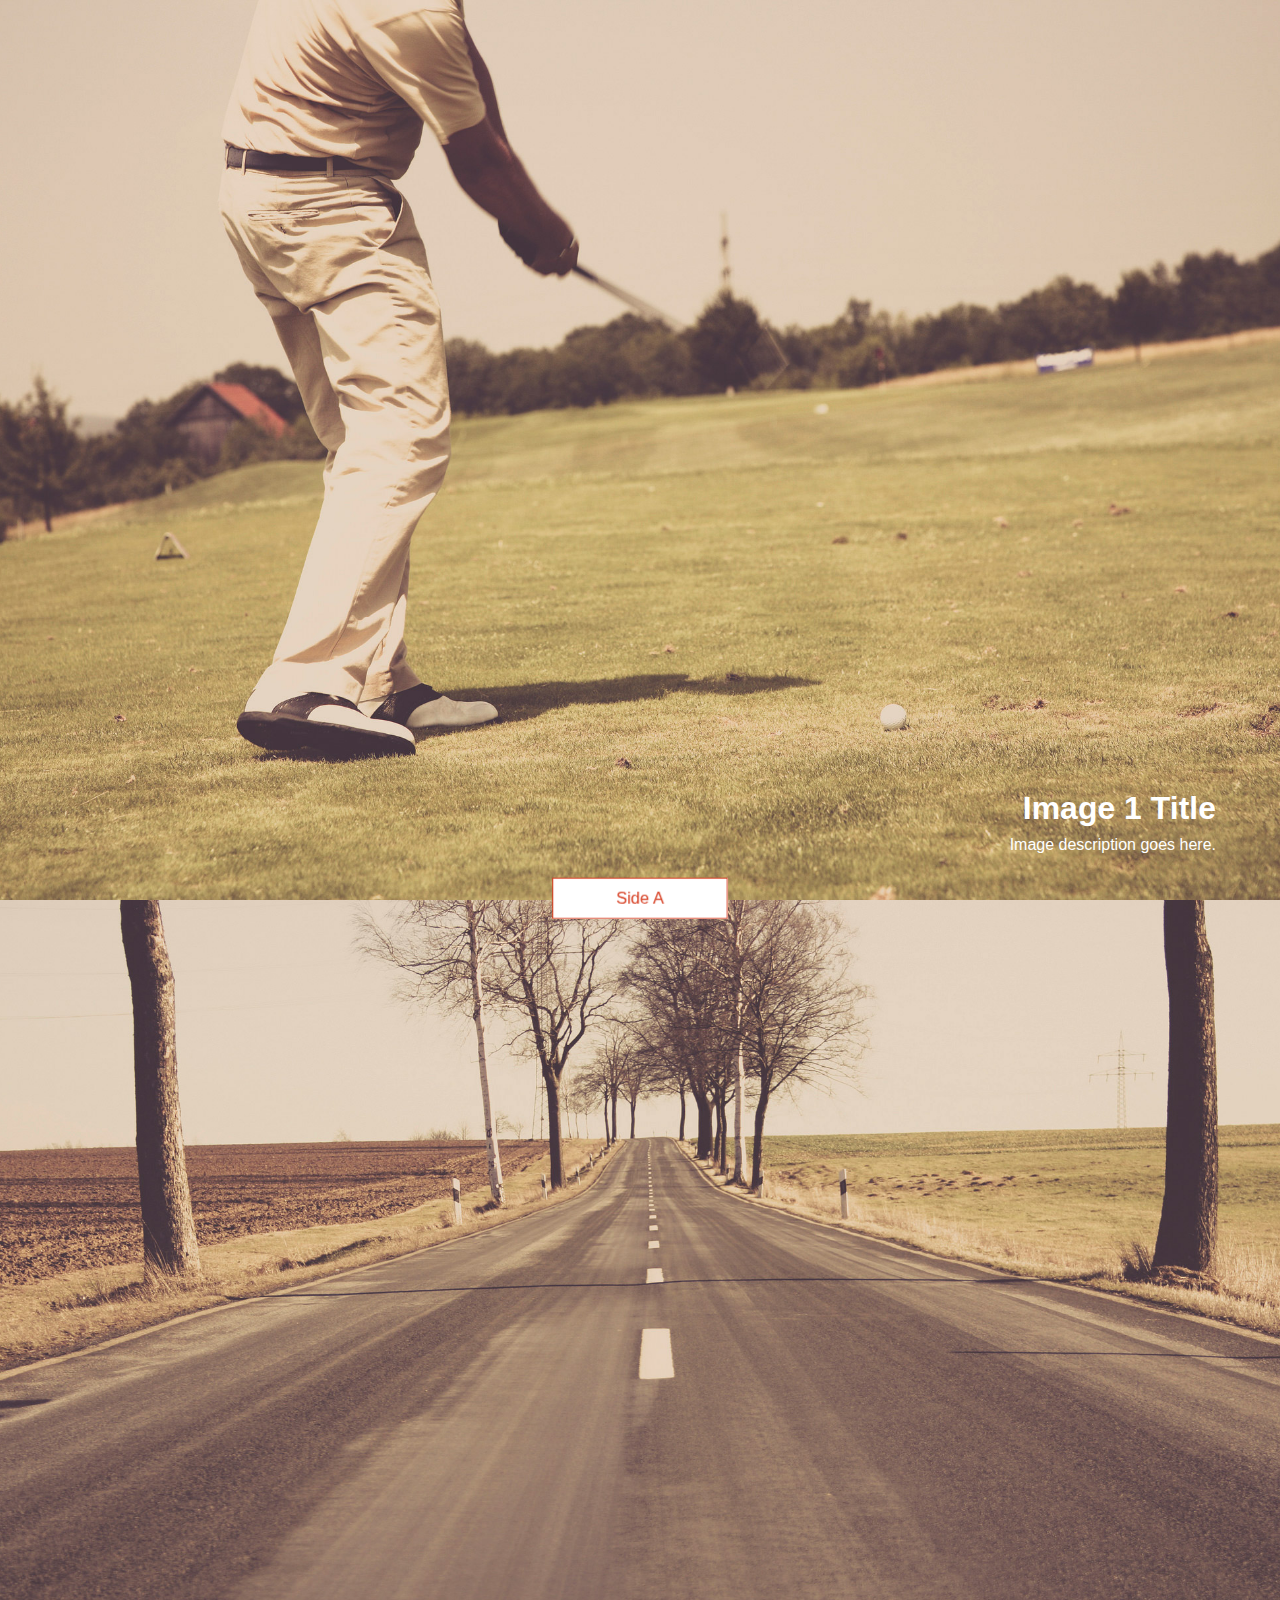
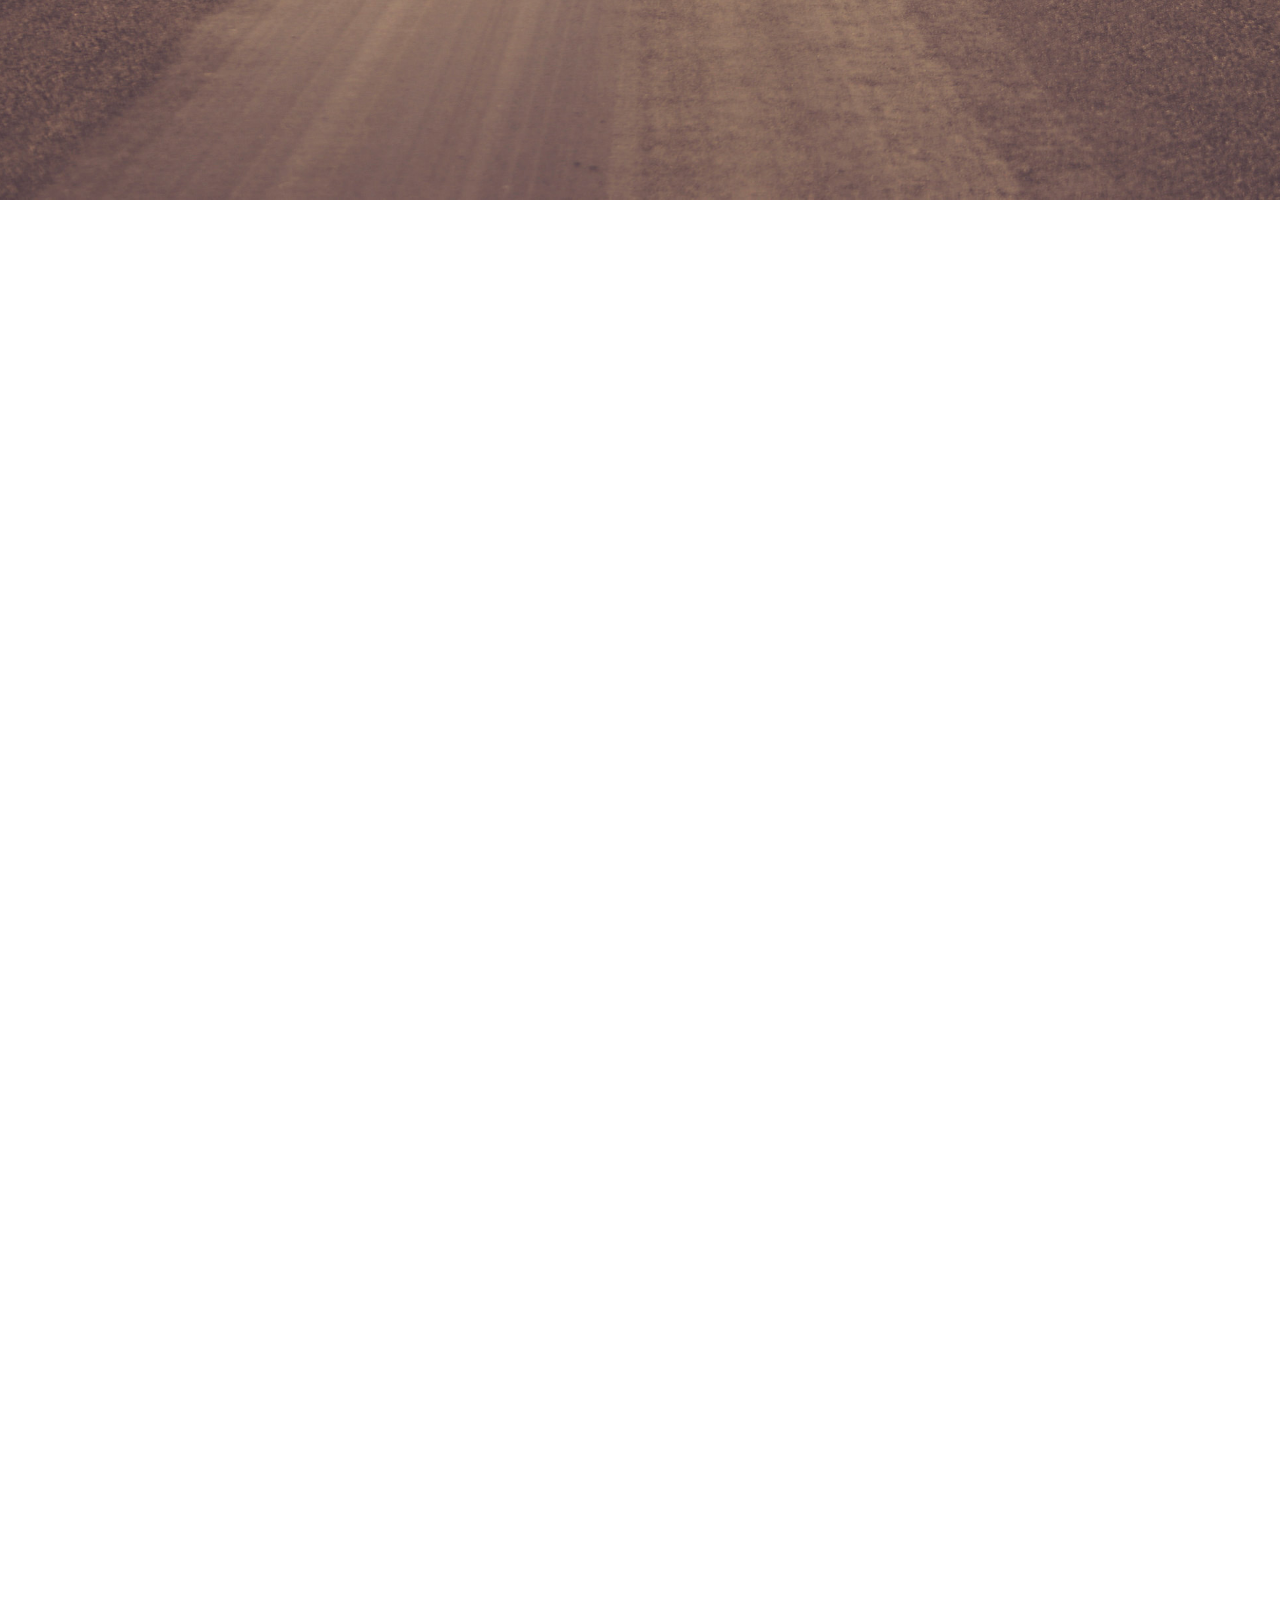
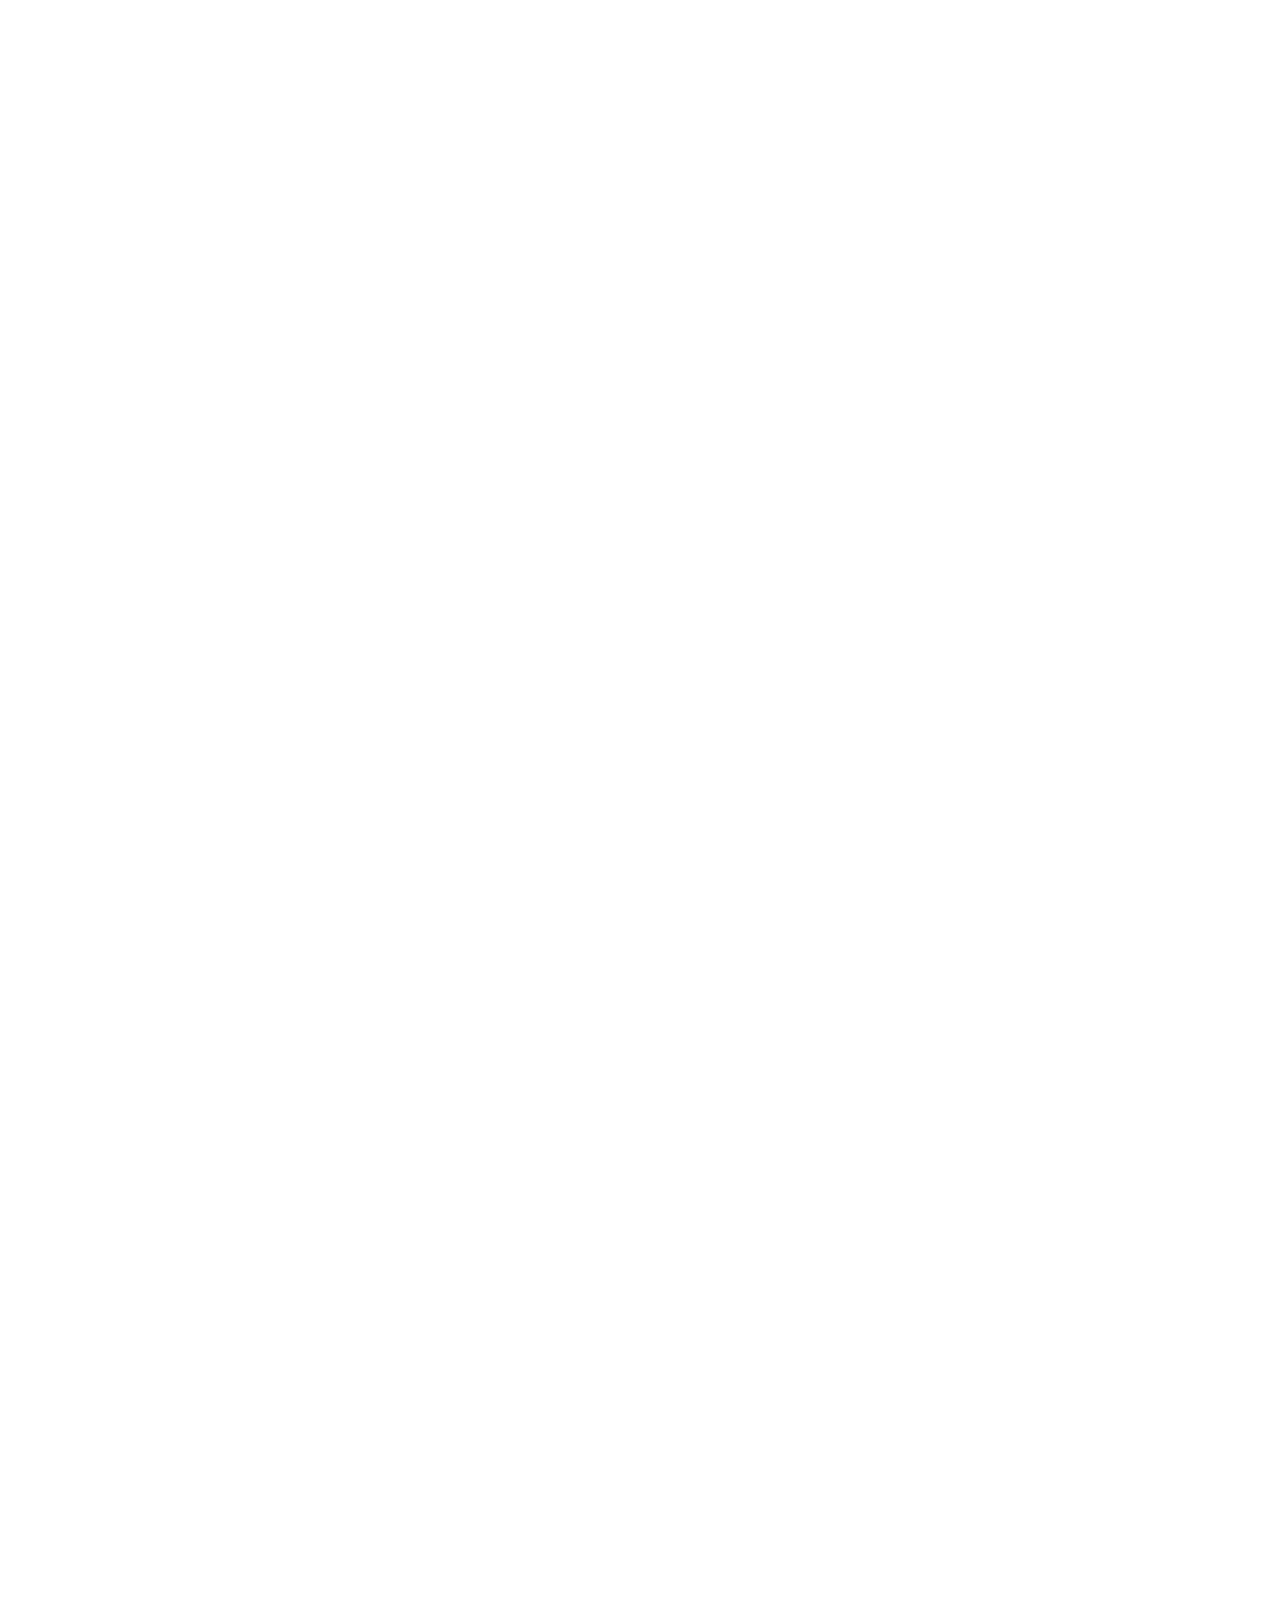
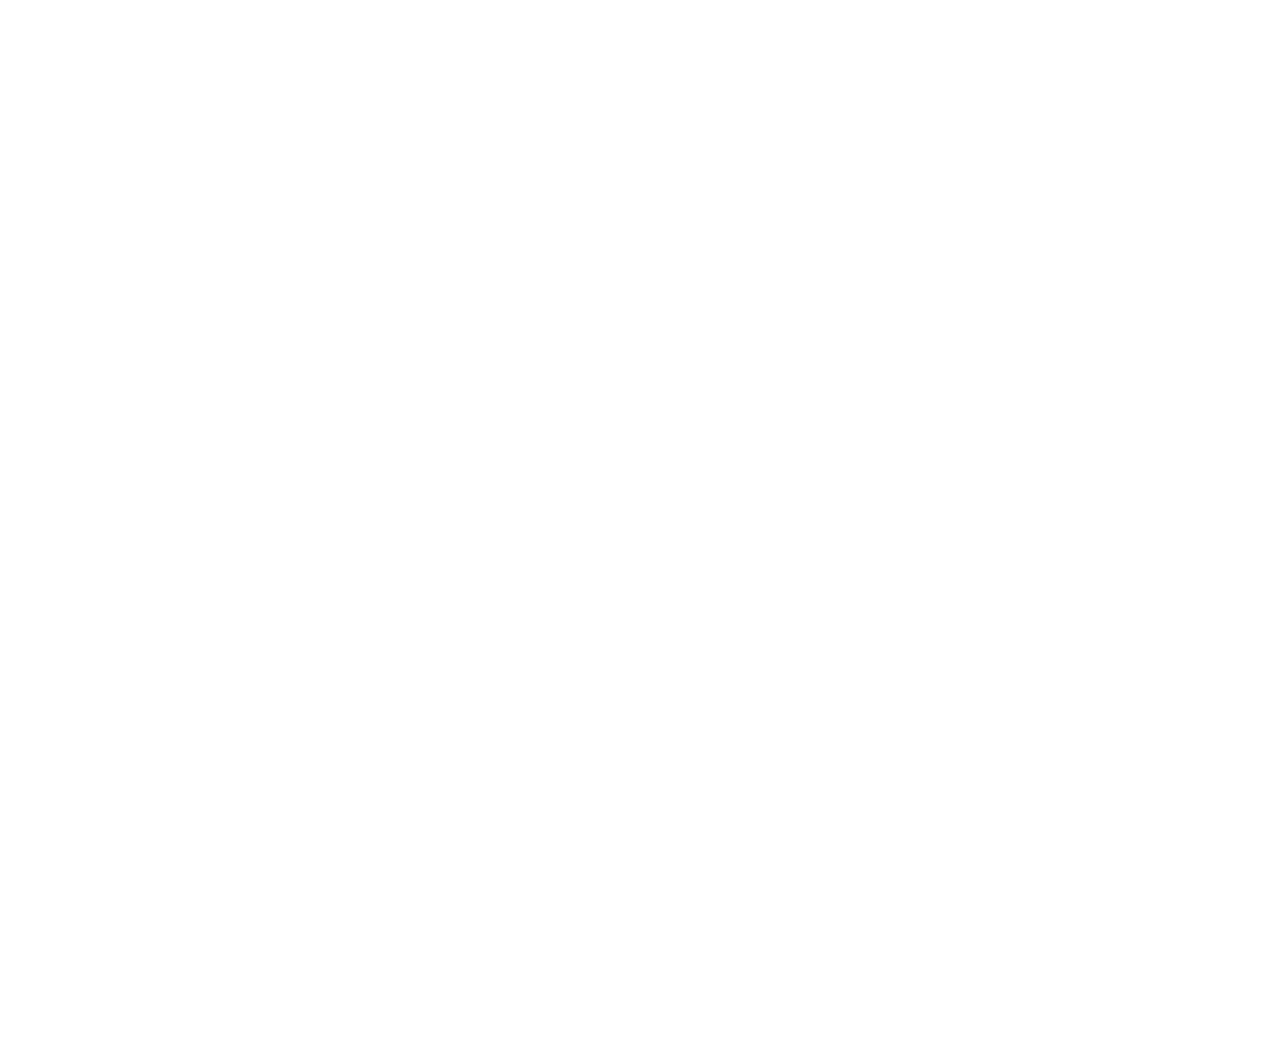
==== commit 09e832dc: "home-1.1" ====
--- a/index.html
+++ b/index.html
@@ -57,10 +57,27 @@
                             data-280p="opacity: 0; transform:translate(-100px,0px);"
                             data-anchor-target="#helper"
                         >
+                           
                             <h1>Image 2 Title</h1>
                             <p>Image description goes here.</p>
                         </div>
+                        <!--button-code-->
+                           <div id="perspective">
+
+        <div class="myBox"
+            data--20p-bottom="transform: rotateX(-90deg)"
+            data--50p-bottom="transform: rotateX(0deg)"
+        >
+            <div class="myBoxB">
+              <span> Side A</span>
+            </div> 
+         Side B
+         </div>
+        </div>
+                           <!--button ends-->
                     </div>
+                    
+                    
                     <div id="slide-3" class="slide">
                         <div class="caption"
                             data-250p="opacity: 0; transform:translate(300px,0px);"
@@ -71,6 +88,8 @@
                             <p>Image description goes here.</p>
                         </div>
                     </div>
+                    
+                    
                     <div id="slide-4" class="slide">
                         <div class="caption"
                             data-430p="opacity: 0;"
@@ -80,6 +99,21 @@
                             <h1>Image 4 Title</h1>
                             <p>Image description goes here.</p>
                         </div>
+                        
+                        <!--button-code-->
+                           <div id="perspective">
+
+        <div class="myBox"
+            data--20p-bottom="transform: rotateX(-90deg)"
+            data--50p-bottom="transform: rotateX(0deg)"
+        >
+            <div class="myBoxB">
+              <span> Side A</span>
+            </div> 
+         Side B
+         </div>
+        </div>
+                           <!--button ends-->
                     </div>
                 </div>
             </div>
--- a/css/main.css
+++ b/css/main.css
@@ -115,6 +115,48 @@
 }
 
 
+/*button css*/
+body{
+    padding-top: 100vh;
+    height: 4000px;
+}
+#page-content{
+    text-align: center;
+}
+.myBox{
+    width: 170px;
+    margin: 0 auto;
+    color: #fff;
+    position: relative;
+    padding: 10px 0;
+    background-color: #d73f22;
+    transform: rotateX(-90deg);
+    transform-style: preserve-3d;
+    backface-visibility: hidden;
+}
+.myBoxB{
+    width: 170px;
+    position: absolute;
+    top: 0;
+    left: 0;
+    transform-origin: center top;
+    transform: rotateX(-90deg);
+
+}
+.myBoxB span{
+    display: block;
+    padding: 10px 0;
+    background-color: #fff;
+    border: 1px #d73f22 solid;
+    color: #d73f22;
+    transform: rotateX(-180deg);
+}
+
+#perspective{
+    perspective: 600px;
+}
+
+/*button code ends*/
 /* ==========================================================================
    Helper classes
    ========================================================================== */
